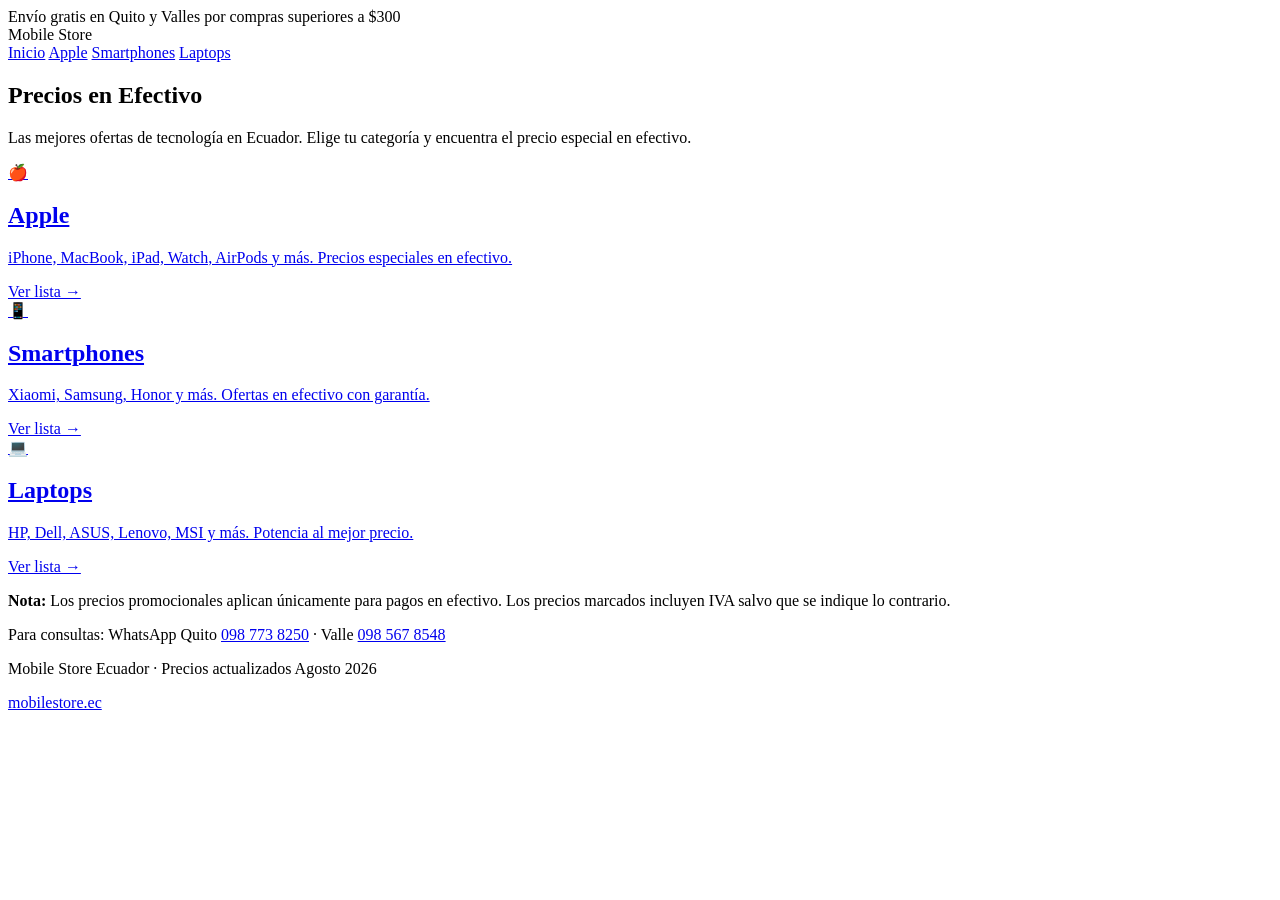
==== index.html @ 71c5d2e7 "Add files via upload" ====
<!DOCTYPE html>
<html lang="es">
<head>
  <meta charset="UTF-8">
  <meta name="viewport" content="width=device-width, initial-scale=1.0">
  <title>Precios en Efectivo | Mobile Store Ecuador</title>
  <link rel="preconnect" href="https://fonts.googleapis.com">
  <link href="https://fonts.googleapis.com/css2?family=Montserrat:wght@300;500;700&family=Poppins:wght@400;500;600&display=swap" rel="stylesheet">
  <link rel="stylesheet" href="css/estilo.css">
</head>
<body>

  <div class="top-bar">
    Envío gratis en Quito y Valles por compras superiores a $300
  </div>

  <header class="main-header">
    <div class="logo">Mobile <span>Store</span></div>
    <nav class="nav-menu">
      <a href="index.html" class="active">Inicio</a>
      <a href="apple.html">Apple</a>
      <a href="smartphones.html">Smartphones</a>
      <a href="laptops.html">Laptops</a>
    </nav>
  </header>

  <section class="hero">
    <h1>Precios en Efectivo</h1>
    <p>Las mejores ofertas de tecnología en Ecuador. Elige tu categoría y encuentra el precio especial en efectivo.</p>
  </section>

  <div class="categories">

    <a href="apple.html" class="cat-card">
      <div class="cat-icon">🍎</div>
      <h2>Apple</h2>
      <p>iPhone, MacBook, iPad, Watch, AirPods y más. Precios especiales en efectivo.</p>
      <span class="btn">Ver lista →</span>
    </a>

    <a href="smartphones.html" class="cat-card">
      <div class="cat-icon">📱</div>
      <h2>Smartphones</h2>
      <p>Xiaomi, Samsung, Honor y más. Ofertas en efectivo con garantía.</p>
      <span class="btn">Ver lista →</span>
    </a>

    <a href="laptops.html" class="cat-card">
      <div class="cat-icon">💻</div>
      <h2>Laptops</h2>
      <p>HP, Dell, ASUS, Lenovo, MSI y más. Potencia al mejor precio.</p>
      <span class="btn">Ver lista →</span>
    </a>

  </div>

  <div class="note">
    <p><strong>Nota:</strong> Los precios promocionales aplican únicamente para pagos en efectivo. Los precios marcados incluyen IVA salvo que se indique lo contrario.</p>
    <p style="margin-top:10px;">Para consultas: WhatsApp Quito <a href="https://api.whatsapp.com/send?phone=593987738250">098 773 8250</a> · Valle <a href="https://api.whatsapp.com/send?phone=593985678548">098 567 8548</a></p>
  </div>

  <footer class="site-footer">
    <p>Mobile Store Ecuador · Precios actualizados Agosto 2026</p>
    <p style="margin-top:8px;"><a href="https://mobilestore.ec">mobilestore.ec</a></p>
  </footer>

</body>
</html>
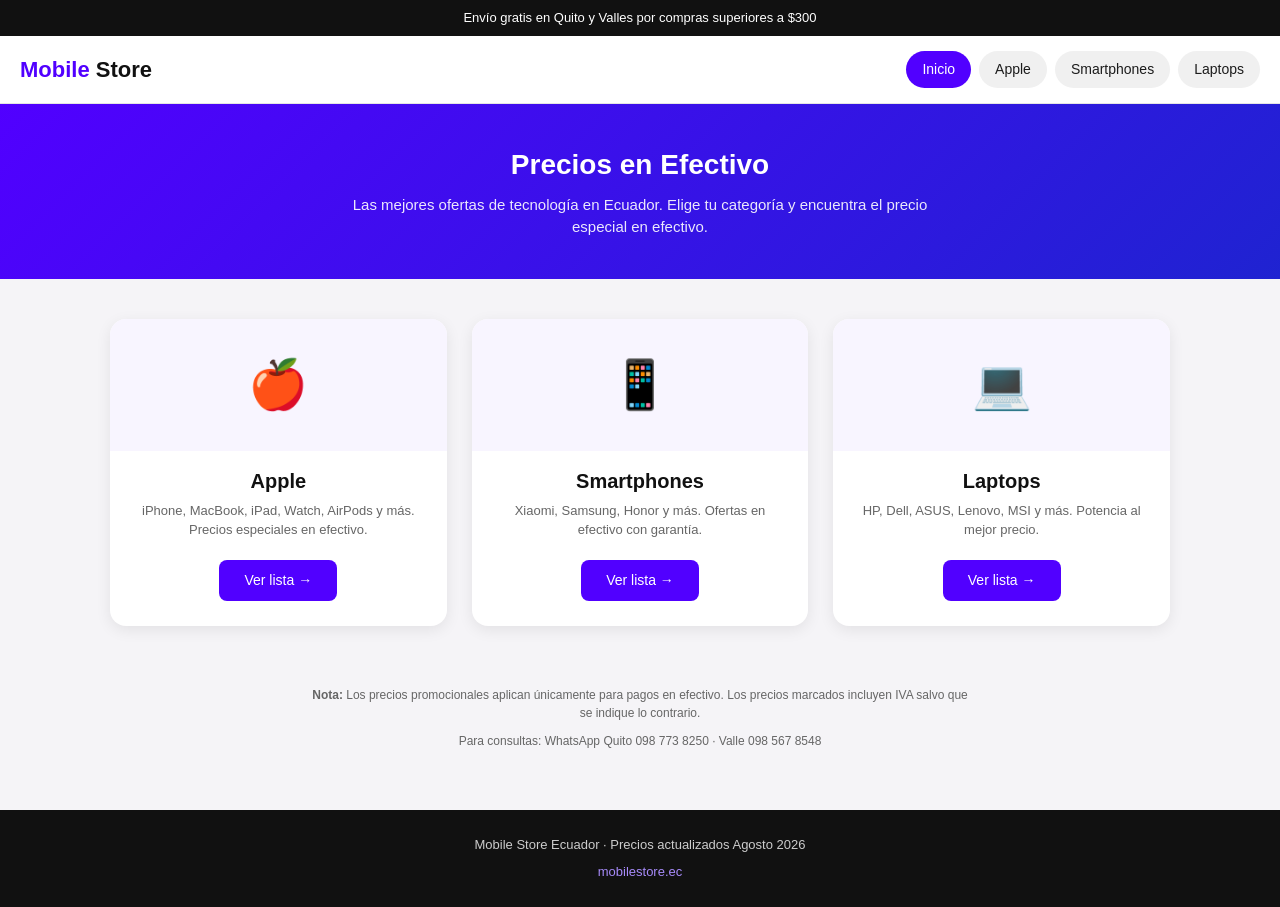
==== commit e7690104: "Add files via upload" ====
--- a/index.html
+++ b/index.html
@@ -6,7 +6,7 @@
   <title>Precios en Efectivo | Mobile Store Ecuador</title>
   <link rel="preconnect" href="https://fonts.googleapis.com">
   <link href="https://fonts.googleapis.com/css2?family=Montserrat:wght@300;500;700&family=Poppins:wght@400;500;600&display=swap" rel="stylesheet">
-  <link rel="stylesheet" href="css/estilo.css">
+  <link rel="stylesheet" href="estilo.css">
 </head>
 <body>
 
--- a/estilo.css
+++ b/estilo.css
@@ -0,0 +1,394 @@
+/* ===== ESTILOS GENERALES - Precios Mobile Store ===== */
+* {
+  margin: 0;
+  padding: 0;
+  box-sizing: border-box;
+}
+
+body {
+  font-family: 'Poppins', 'Montserrat', -apple-system, BlinkMacSystemFont, 'Segoe UI', sans-serif;
+  background-color: #f5f4f7;
+  color: #1c1c1c;
+  line-height: 1.5;
+}
+
+a {
+  text-decoration: none;
+  color: inherit;
+}
+
+img {
+  max-width: 100%;
+  height: auto;
+  display: block;
+}
+
+/* ===== HEADER / NAV ===== */
+.top-bar {
+  background: #111;
+  color: #fff;
+  text-align: center;
+  padding: 8px 15px;
+  font-size: 13px;
+}
+
+.main-header {
+  background: #fff;
+  border-bottom: 1px solid #e5e5e5;
+  padding: 15px 20px;
+  display: flex;
+  justify-content: space-between;
+  align-items: center;
+  flex-wrap: wrap;
+  gap: 15px;
+}
+
+.logo {
+  font-size: 22px;
+  font-weight: 700;
+  color: #5100FF;
+}
+
+.logo span {
+  color: #111;
+}
+
+.nav-menu {
+  display: flex;
+  gap: 8px;
+  flex-wrap: wrap;
+}
+
+.nav-menu a {
+  background: #f0f0f0;
+  padding: 8px 16px;
+  border-radius: 20px;
+  font-size: 14px;
+  font-weight: 500;
+  transition: all 0.2s;
+}
+
+.nav-menu a:hover,
+.nav-menu a.active {
+  background: #5100FF;
+  color: #fff;
+}
+
+/* ===== HERO ===== */
+.hero {
+  background: linear-gradient(135deg, #5100FF 0%, #1F23D1 100%);
+  color: #fff;
+  text-align: center;
+  padding: 40px 20px;
+}
+
+.hero h1 {
+  font-size: 28px;
+  font-weight: 700;
+  margin-bottom: 8px;
+}
+
+.hero p {
+  font-size: 15px;
+  opacity: 0.9;
+  max-width: 600px;
+  margin: 0 auto;
+}
+
+/* ===== CATEGORÍAS (INDEX) ===== */
+.categories {
+  max-width: 1100px;
+  margin: 40px auto;
+  padding: 0 20px;
+  display: grid;
+  grid-template-columns: repeat(auto-fit, minmax(280px, 1fr));
+  gap: 25px;
+}
+
+.cat-card {
+  background: #fff;
+  border-radius: 16px;
+  overflow: hidden;
+  box-shadow: 0 4px 15px rgba(0,0,0,0.08);
+  transition: transform 0.2s, box-shadow 0.2s;
+  text-align: center;
+}
+
+.cat-card:hover {
+  transform: translateY(-5px);
+  box-shadow: 0 8px 25px rgba(81,0,255,0.15);
+}
+
+.cat-card .cat-icon {
+  background: #f8f5ff;
+  padding: 30px;
+  font-size: 48px;
+}
+
+.cat-card h2 {
+  font-size: 20px;
+  padding: 15px 20px 5px;
+  color: #111;
+}
+
+.cat-card p {
+  font-size: 13px;
+  color: #666;
+  padding: 0 20px 20px;
+}
+
+.cat-card .btn {
+  display: inline-block;
+  background: #5100FF;
+  color: #fff;
+  padding: 10px 25px;
+  border-radius: 8px;
+  margin-bottom: 25px;
+  font-weight: 500;
+  font-size: 14px;
+}
+
+.cat-card .btn:hover {
+  background: #3d00c2;
+}
+
+/* ===== SECCIÓN DE PRODUCTOS ===== */
+.section-title {
+  text-align: center;
+  font-size: 24px;
+  font-weight: 600;
+  margin: 40px 0 10px;
+  color: #111;
+}
+
+.section-subtitle {
+  text-align: center;
+  font-size: 14px;
+  color: #555;
+  margin-bottom: 25px;
+  padding-bottom: 15px;
+  border-bottom: 1px solid #ddd;
+  max-width: 600px;
+  margin-left: auto;
+  margin-right: auto;
+}
+
+.products-grid {
+  max-width: 1200px;
+  margin: 0 auto 40px;
+  padding: 0 15px;
+  display: grid;
+  grid-template-columns: repeat(auto-fill, minmax(250px, 1fr));
+  gap: 20px;
+}
+
+/* ===== CARD DE PRODUCTO ===== */
+.product-card {
+  background: #fff;
+  border-radius: 12px;
+  padding: 20px;
+  box-shadow: 0 2px 10px rgba(0,0,0,0.06);
+  display: flex;
+  flex-direction: column;
+  transition: box-shadow 0.2s;
+}
+
+.product-card:hover {
+  box-shadow: 0 6px 20px rgba(0,0,0,0.1);
+}
+
+.product-card .img-wrap {
+  height: 180px;
+  display: flex;
+  align-items: center;
+  justify-content: center;
+  margin-bottom: 12px;
+}
+
+.product-card .img-wrap img {
+  max-height: 170px;
+  object-fit: contain;
+}
+
+.product-card h3 {
+  font-size: 15px;
+  font-weight: 500;
+  color: #111;
+  margin-bottom: 6px;
+  min-height: 40px;
+  line-height: 1.3;
+}
+
+.price-cash {
+  font-size: 16px;
+  font-weight: 600;
+  color: #009403;
+  margin-bottom: 4px;
+}
+
+.price-card {
+  font-size: 12px;
+  color: #555;
+  margin-bottom: 8px;
+}
+
+.specs {
+  font-size: 12px;
+  color: #666;
+  margin-bottom: 12px;
+}
+
+.wa-buttons {
+  display: flex;
+  gap: 8px;
+  margin-bottom: 12px;
+  flex-wrap: wrap;
+}
+
+.wa-btn {
+  display: inline-flex;
+  align-items: center;
+  gap: 5px;
+  color: #029B0A;
+  font-size: 13px;
+  font-weight: 500;
+}
+
+.wa-btn:hover {
+  text-decoration: underline;
+}
+
+.btn-buy {
+  display: block;
+  text-align: center;
+  background: #046CFF;
+  color: #fff;
+  padding: 10px;
+  border-radius: 6px;
+  font-size: 14px;
+  font-weight: 500;
+  margin-top: auto;
+}
+
+.btn-buy:hover {
+  background: #0356cc;
+}
+
+/* ===== ANCHOR NAV (dentro de página) ===== */
+.anchor-nav {
+  display: flex;
+  justify-content: center;
+  gap: 12px;
+  flex-wrap: wrap;
+  padding: 20px;
+  background: #fff;
+  border-bottom: 1px solid #eee;
+  position: sticky;
+  top: 0;
+  z-index: 50;
+}
+
+.anchor-nav a {
+  font-size: 14px;
+  font-weight: 600;
+  color: #5100FF;
+  padding: 6px 14px;
+  border-radius: 20px;
+  background: #f3eeff;
+}
+
+.anchor-nav a:hover {
+  background: #5100FF;
+  color: #fff;
+}
+
+/* ===== BANCOS / FOOTER INFO ===== */
+.banks {
+  max-width: 800px;
+  margin: 40px auto;
+  padding: 0 20px;
+}
+
+.banks h3 {
+  text-align: center;
+  margin-bottom: 15px;
+  font-size: 16px;
+}
+
+.bank-item {
+  background: #fff;
+  border-radius: 8px;
+  margin-bottom: 10px;
+  overflow: hidden;
+  border: 1px solid #e5e5e5;
+}
+
+.bank-item summary {
+  padding: 14px 18px;
+  cursor: pointer;
+  font-weight: 600;
+  font-size: 14px;
+  background: #fafafa;
+}
+
+.bank-item summary:hover {
+  background: #f0ebff;
+}
+
+.bank-item .content {
+  padding: 15px 18px;
+  font-size: 13px;
+  line-height: 1.6;
+  border-top: 1px solid #eee;
+}
+
+.note {
+  text-align: center;
+  font-size: 12px;
+  color: #666;
+  padding: 20px;
+  max-width: 700px;
+  margin: 0 auto;
+}
+
+/* ===== FOOTER ===== */
+.site-footer {
+  background: #111;
+  color: #ccc;
+  text-align: center;
+  padding: 25px 20px;
+  font-size: 13px;
+  margin-top: 40px;
+}
+
+.site-footer a {
+  color: #a78bfa;
+}
+
+/* ===== RESPONSIVE ===== */
+@media (max-width: 600px) {
+  .hero h1 {
+    font-size: 22px;
+  }
+  .products-grid {
+    grid-template-columns: repeat(2, 1fr);
+    gap: 12px;
+  }
+  .product-card {
+    padding: 12px;
+  }
+  .product-card .img-wrap {
+    height: 130px;
+  }
+  .product-card h3 {
+    font-size: 13px;
+    min-height: 36px;
+  }
+  .price-cash {
+    font-size: 14px;
+  }
+  .nav-menu a {
+    font-size: 12px;
+    padding: 6px 12px;
+  }
+}
